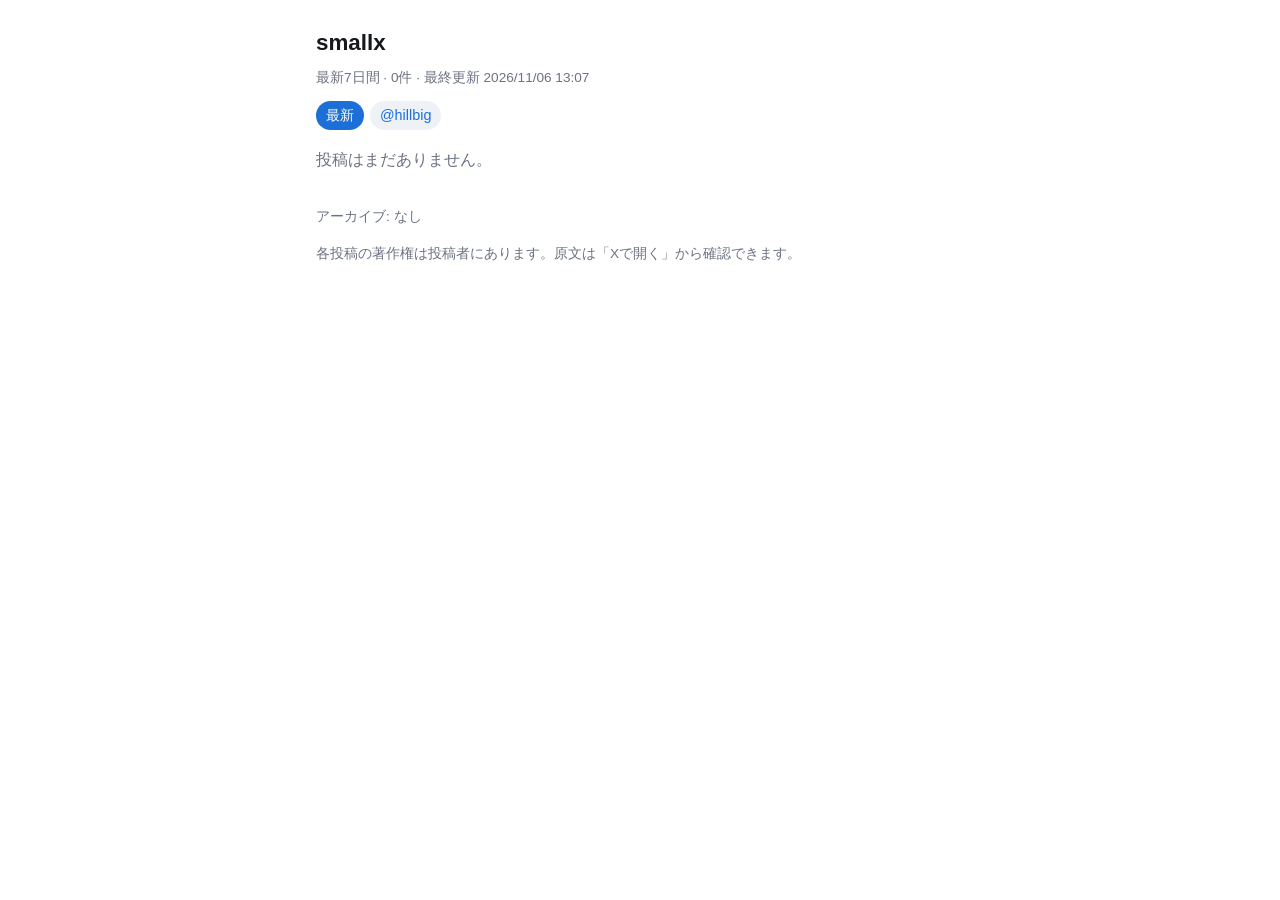
==== index.html @ aecacc64 "Initialize smallx site (generated by tomochi3/24h xdigest) Co-Authored-By: Claude Opus 5.5 <noreply@" ====
<!doctype html>
<html lang="ja"><head><meta charset="utf-8">
<meta name="viewport" content="width=device-width, initial-scale=1">
<meta name="robots" content="noindex, nofollow">
<title>最新7日間 · 0件</title>
<link rel="stylesheet" href="style.css">
</head><body><main>
<header><h1><a href="index.html">smallx</a></h1>
<div class="meta">最新7日間 · 0件 · 最終更新 2026/11/06 13:07</div></header>
<nav class="chips"><a href="index.html" class="on">最新</a><a href="u/hillbig.html" class="">@hillbig</a></nav>
<p class="empty">投稿はまだありません。</p>
<footer class="meta"><div class="months">アーカイブ: なし</div>
<p>各投稿の著作権は投稿者にあります。原文は「Xで開く」から確認できます。</p></footer>
</main></body></html>
---- style.css ----
:root { --bg:#fff; --fg:#16181c; --muted:#6b7280; --line:#e5e7eb; --card:#f7f8fa; --link:#1d6fd8; --chip:#eef2f7; }
@media (prefers-color-scheme: dark) {
  :root { --bg:#0f1115; --fg:#e7e9ea; --muted:#9aa0a6; --line:#2a2f37; --card:#171a20; --link:#6aa8ff; --chip:#1f242c; }
}
* { box-sizing: border-box; }
body { margin:0; background:var(--bg); color:var(--fg); line-height:1.7;
       font-family: -apple-system, BlinkMacSystemFont, "Hiragino Sans", "Noto Sans JP", "Yu Gothic UI", sans-serif; }
main { max-width: 680px; margin: 0 auto; padding: 16px; }
a { color: var(--link); text-decoration: none; overflow-wrap: anywhere; }
header h1 { font-size: 1.4rem; margin: 8px 0 4px; }
header h1 a { color: var(--fg); }
.meta { color: var(--muted); font-size: .85rem; }
nav.chips { display:flex; flex-wrap:wrap; gap:6px; margin: 12px 0; }
nav.chips a { background: var(--chip); padding: 2px 10px; border-radius: 999px; font-size: .9rem; }
nav.chips a.on { background: var(--link); color: var(--bg); }
h2.day { font-size: 1rem; margin: 24px 0 4px; padding-bottom: 4px; border-bottom: 2px solid var(--line);
         position: sticky; top: 0; background: var(--bg); }
.post { border-bottom: 1px solid var(--line); padding: 12px 0; }
.post .who { font-weight: 600; }
.post .text { white-space: pre-wrap; overflow-wrap: anywhere; margin-top: 2px; }
.post .foot { color: var(--muted); font-size: .8rem; margin-top: 4px; }
.quoted { border: 1px solid var(--line); border-radius: 10px; padding: 8px 12px; margin-top: 8px;
          font-size: .92rem; background: var(--card); }
.quoted .text { white-space: pre-wrap; overflow-wrap: anywhere; }
.imgs { display:grid; grid-template-columns: repeat(auto-fill, minmax(140px, 1fr)); gap:6px; margin-top:8px; }
.imgs img { width:100%; max-height: 320px; object-fit: cover; border-radius: 8px; }
.empty { color: var(--muted); }
footer { margin: 32px 0 16px; }
footer .months a { margin-right: 10px; }
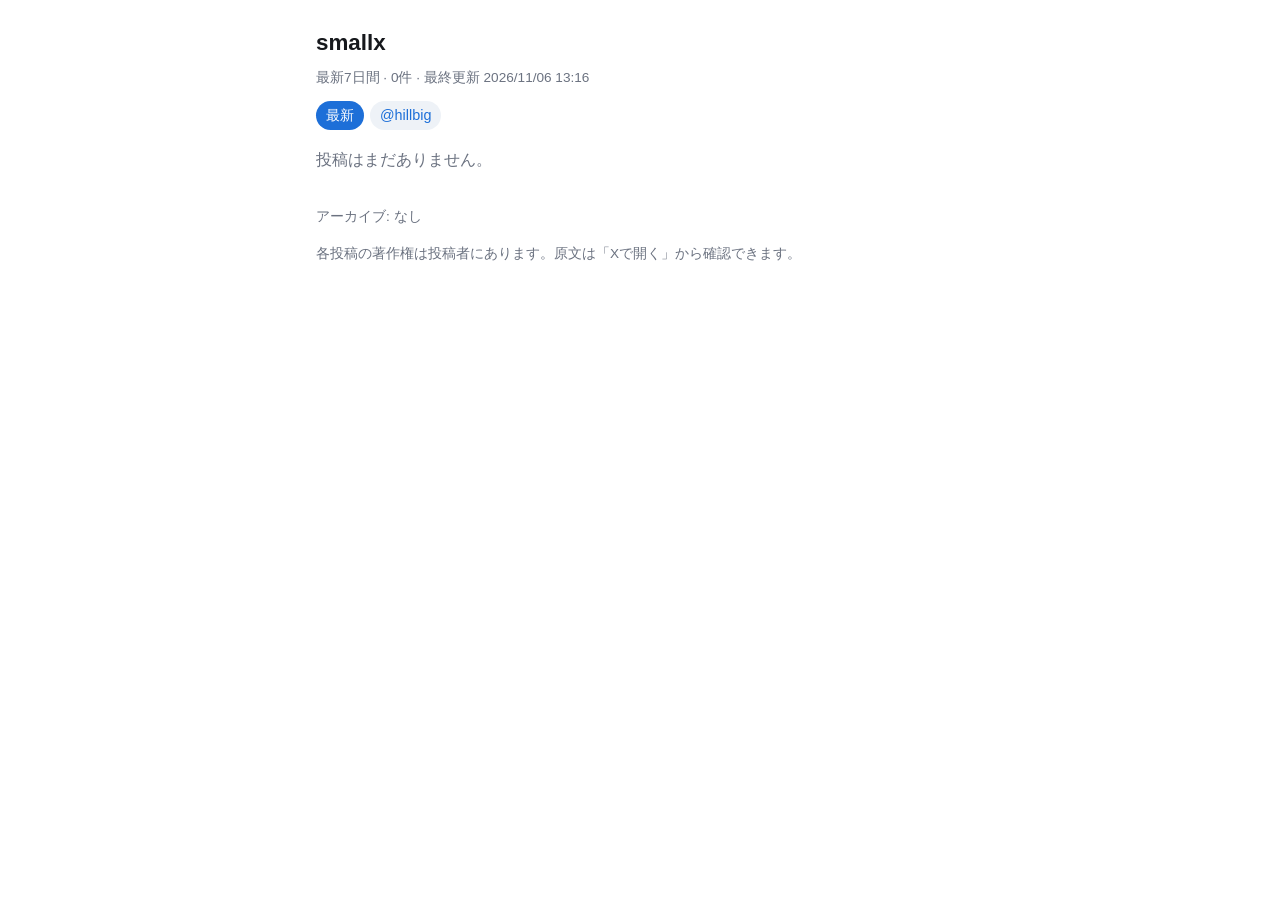
==== commit 7f680050: "Run xdigest on GitHub Actions: no home server needed - xdigest (moved from tomochi3/24h): fetch post" ====
--- a/index.html
+++ b/index.html
@@ -6,7 +6,7 @@
 <link rel="stylesheet" href="style.css">
 </head><body><main>
 <header><h1><a href="index.html">smallx</a></h1>
-<div class="meta">最新7日間 · 0件 · 最終更新 2026/11/06 13:07</div></header>
+<div class="meta">最新7日間 · 0件 · 最終更新 2026/11/06 13:16</div></header>
 <nav class="chips"><a href="index.html" class="on">最新</a><a href="u/hillbig.html" class="">@hillbig</a></nav>
 <p class="empty">投稿はまだありません。</p>
 <footer class="meta"><div class="months">アーカイブ: なし</div>
